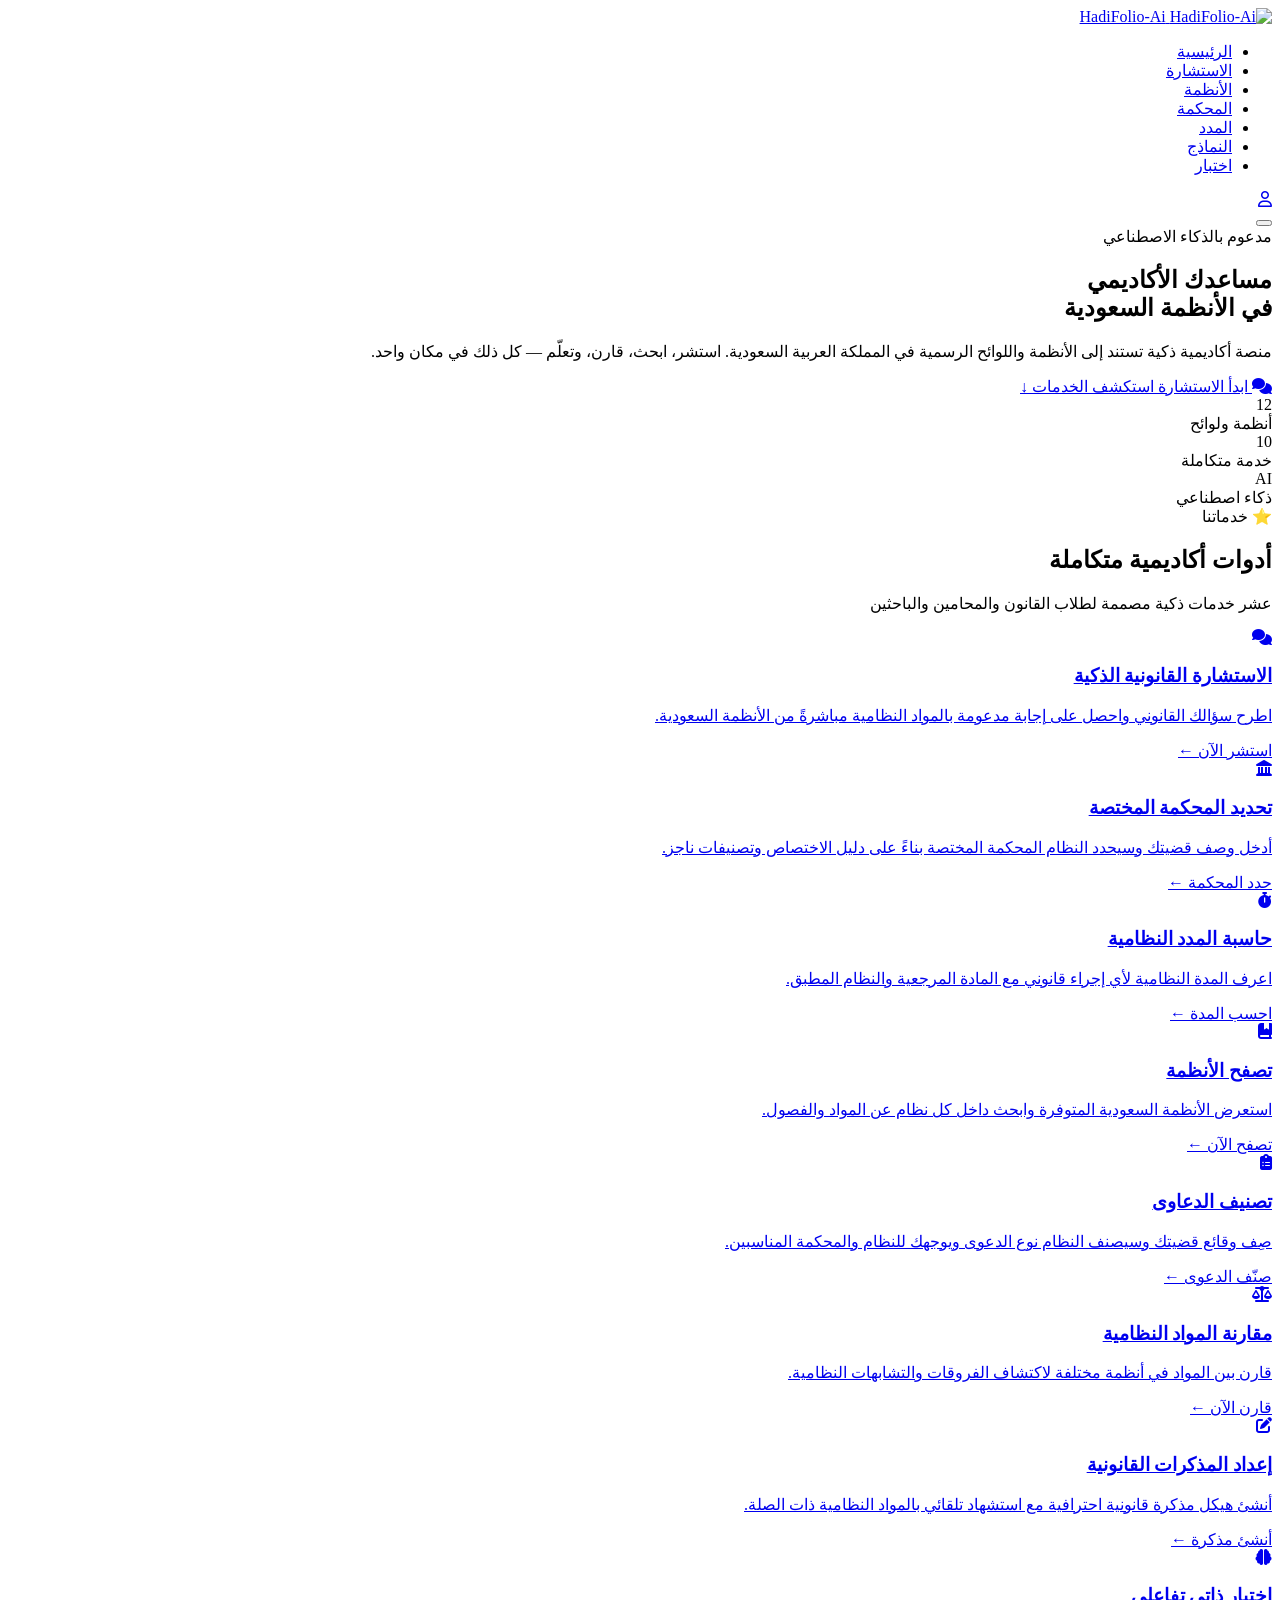
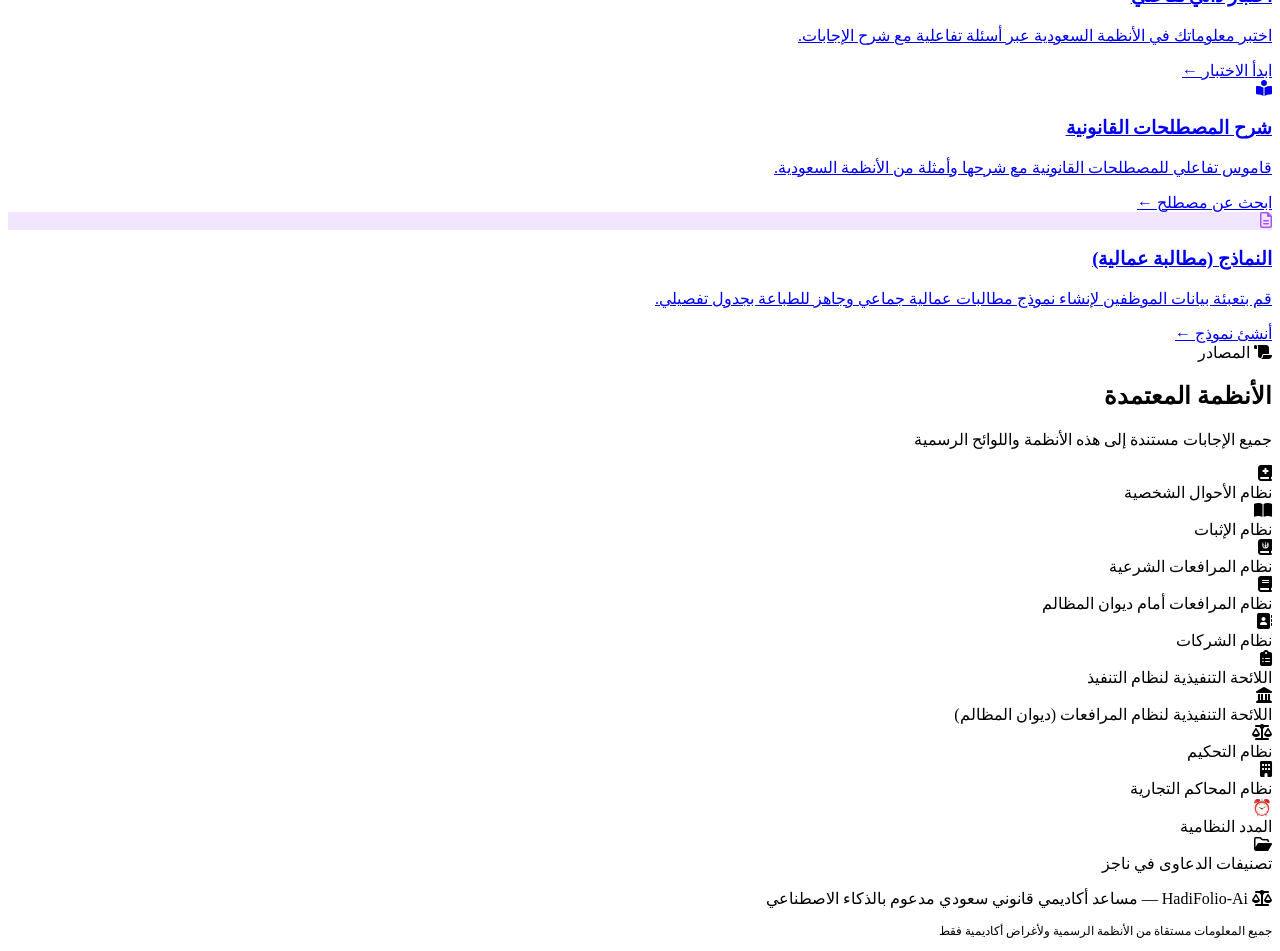
==== index.html @ bdab01aa "Add files via upload" ====
<!DOCTYPE html>
<html lang="ar" dir="rtl">
<head>
  <meta charset="UTF-8">
  <meta name="viewport" content="width=device-width, initial-scale=1.0">
  <title>HadiFolio-Ai — مساعدك الأكاديمي القانوني السعودي</title>
  <meta name="description" content="مساعد أكاديمي قانوني ذكي يستند إلى الأنظمة السعودية. استشارات قانونية، تحديد المحاكم، حاسبة المدد، تصنيف الدعاوى، وأكثر.">
  <link rel="stylesheet" href="css/style.css">
  <link rel="icon" href="images/logo.svg" type="image/svg+xml">
  <link rel="apple-touch-icon" href="images/logo.svg">
  <link rel="stylesheet" href="https://cdnjs.cloudflare.com/ajax/libs/font-awesome/6.4.0/css/all.min.css">
</head>
<body>
  <!-- Background Pattern -->
  <div class="bg-pattern"></div>

  <!-- Navigation -->
  <nav class="navbar" id="navbar">
    <div class="nav-inner">
      <a href="index.html" class="nav-logo">
        <img src="images/logo.svg" alt="HadiFolio-Ai" class="logo-img">
        <span>HadiFolio-Ai</span>
      </a>
      <ul class="nav-links" id="navLinks">
        <li><a href="index.html" class="active">الرئيسية</a></li>
        <li><a href="chat.html">الاستشارة</a></li>
        <li><a href="browse.html">الأنظمة</a></li>
        <li><a href="court-finder.html">المحكمة</a></li>
        <li><a href="deadlines.html">المدد</a></li>
        <li><a href="forms.html">النماذج</a></li>
        <li><a href="quiz.html">اختبار</a></li>
      </ul>

      <div class="nav-actions">
        <a href="login.html" class="nav-login-btn" title="تسجيل الدخول">
          <i class="fa-regular fa-user"></i>
        </a>
      </div>
      <button class="nav-toggle" id="navToggle" aria-label="فتح القائمة">
        <span></span><span></span><span></span>
      </button>
    </div>
  </nav>

  <!-- Hero Section -->
  <section class="hero">
    <div class="hero-content">
      <div class="hero-badge">
        <span class="badge-dot"></span>
        مدعوم بالذكاء الاصطناعي
      </div>
      <h1>
        مساعدك الأكاديمي<br>
        <span class="text-gold">في الأنظمة السعودية</span>
      </h1>
      <p class="hero-description">
        منصة أكاديمية ذكية تستند إلى الأنظمة واللوائح الرسمية في المملكة العربية السعودية.
        استشر، ابحث، قارن، وتعلّم — كل ذلك في مكان واحد.
      </p>
      <div class="hero-buttons">
        <a href="chat.html" class="btn btn-primary btn-lg">
          <i class="fa-solid fa-comments"></i> ابدأ الاستشارة
        </a>
        <a href="#services" class="btn btn-secondary btn-lg">
          استكشف الخدمات ↓
        </a>
      </div>
      <div class="hero-stats">
        <div class="hero-stat">
          <div class="stat-number">12</div>
          <div class="stat-label">أنظمة ولوائح</div>
        </div>
        <div class="hero-stat">
          <div class="stat-number">10</div>
          <div class="stat-label">خدمة متكاملة</div>
        </div>
        <div class="hero-stat">
          <div class="stat-number">AI</div>
          <div class="stat-label">ذكاء اصطناعي</div>
        </div>
      </div>
    </div>
  </section>

  <!-- Services Section -->
  <section class="section" id="services">
    <div class="container">
      <div class="section-header animate-on-scroll">
        <div class="section-label">⭐ خدماتنا</div>
        <h2 class="section-title">أدوات أكاديمية متكاملة</h2>
        <p class="section-subtitle">عشر خدمات ذكية مصممة لطلاب القانون والمحامين والباحثين</p>
      </div>

      <div class="services-grid">
        <!-- 1. الاستشارة الذكية -->
        <a href="chat.html" class="service-card animate-on-scroll" data-accent="gold">
          <div class="service-icon gold"><i class="fa-solid fa-comments"></i></div>
          <h3>الاستشارة القانونية الذكية</h3>
          <p>اطرح سؤالك القانوني واحصل على إجابة مدعومة بالمواد النظامية مباشرةً من الأنظمة السعودية.</p>
          <div class="card-arrow">استشر الآن ←</div>
        </a>

        <!-- 2. تحديد المحكمة -->
        <a href="court-finder.html" class="service-card animate-on-scroll" data-accent="blue">
          <div class="service-icon blue"><i class="fa-solid fa-landmark"></i></div>
          <h3>تحديد المحكمة المختصة</h3>
          <p>أدخل وصف قضيتك وسيحدد النظام المحكمة المختصة بناءً على دليل الاختصاص وتصنيفات ناجز.</p>
          <div class="card-arrow">حدد المحكمة ←</div>
        </a>

        <!-- 3. حاسبة المدد -->
        <a href="deadlines.html" class="service-card animate-on-scroll" data-accent="emerald">
          <div class="service-icon emerald"><i class="fa-solid fa-stopwatch"></i></div>
          <h3>حاسبة المدد النظامية</h3>
          <p>اعرف المدة النظامية لأي إجراء قانوني مع المادة المرجعية والنظام المطبق.</p>
          <div class="card-arrow">احسب المدة ←</div>
        </a>

        <!-- 4. تصفح الأنظمة -->
        <a href="browse.html" class="service-card animate-on-scroll" data-accent="violet">
          <div class="service-icon violet"><i class="fa-solid fa-book-bookmark"></i></div>
          <h3>تصفح الأنظمة</h3>
          <p>استعرض الأنظمة السعودية المتوفرة وابحث داخل كل نظام عن المواد والفصول.</p>
          <div class="card-arrow">تصفح الآن ←</div>
        </a>

        <!-- 5. تصنيف الدعاوى -->
        <a href="classify.html" class="service-card animate-on-scroll" data-accent="rose">
          <div class="service-icon rose"><i class="fa-solid fa-clipboard-list"></i></div>
          <h3>تصنيف الدعاوى</h3>
          <p>صِف وقائع قضيتك وسيصنف النظام نوع الدعوى ويوجهك للنظام والمحكمة المناسبين.</p>
          <div class="card-arrow">صنّف الدعوى ←</div>
        </a>

        <!-- 6. مقارنة المواد -->
        <a href="compare.html" class="service-card animate-on-scroll" data-accent="amber">
          <div class="service-icon amber"><i class="fa-solid fa-scale-balanced"></i></div>
          <h3>مقارنة المواد النظامية</h3>
          <p>قارن بين المواد في أنظمة مختلفة لاكتشاف الفروقات والتشابهات النظامية.</p>
          <div class="card-arrow">قارن الآن ←</div>
        </a>

        <!-- 7. إعداد المذكرات -->
        <a href="memo.html" class="service-card animate-on-scroll" data-accent="cyan">
          <div class="service-icon cyan"><i class="fa-solid fa-pen-to-square"></i></div>
          <h3>إعداد المذكرات القانونية</h3>
          <p>أنشئ هيكل مذكرة قانونية احترافية مع استشهاد تلقائي بالمواد النظامية ذات الصلة.</p>
          <div class="card-arrow">أنشئ مذكرة ←</div>
        </a>

        <!-- 8. اختبار ذاتي -->
        <a href="quiz.html" class="service-card animate-on-scroll" data-accent="teal">
          <div class="service-icon teal"><i class="fa-solid fa-brain"></i></div>
          <h3>اختبار ذاتي تفاعلي</h3>
          <p>اختبر معلوماتك في الأنظمة السعودية عبر أسئلة تفاعلية مع شرح الإجابات.</p>
          <div class="card-arrow">ابدأ الاختبار ←</div>
        </a>

        <!-- 9. شرح المصطلحات -->
        <a href="glossary.html" class="service-card animate-on-scroll" data-accent="slate">
          <div class="service-icon slate"><i class="fa-solid fa-book-open-reader"></i></div>
          <h3>شرح المصطلحات القانونية</h3>
          <p>قاموس تفاعلي للمصطلحات القانونية مع شرحها وأمثلة من الأنظمة السعودية.</p>
          <div class="card-arrow">ابحث عن مصطلح ←</div>
        </a>

        <!-- 10. نماذج الدعاوى -->
        <a href="forms.html" class="service-card animate-on-scroll" data-accent="purple">
          <div class="service-icon purple" style="background: rgba(168, 85, 247, 0.15); color: #a855f7;"><i class="fa-regular fa-file-lines"></i></div>
          <h3>النماذج (مطالبة عمالية)</h3>
          <p>قم بتعبئة بيانات الموظفين لإنشاء نموذج مطالبات عمالية جماعي وجاهز للطباعة بجدول تفصيلي.</p>
          <div class="card-arrow">أنشئ نموذج ←</div>
        </a>
      </div>
    </div>
  </section>

  <!-- Laws Section -->
  <section class="section" style="padding-top: 0;">
    <div class="container">
      <div class="section-header animate-on-scroll">
        <div class="section-label"><i class="fa-solid fa-scroll"></i> المصادر</div>
        <h2 class="section-title">الأنظمة المعتمدة</h2>
        <p class="section-subtitle">جميع الإجابات مستندة إلى هذه الأنظمة واللوائح الرسمية</p>
      </div>

      <div class="laws-grid">
        <div class="law-item animate-on-scroll">
          <div class="law-icon"><i class="fa-solid fa-book-medical"></i></div>
          <div class="law-name">نظام الأحوال الشخصية</div>
        </div>
        <div class="law-item animate-on-scroll">
          <div class="law-icon"><i class="fa-solid fa-book-open"></i></div>
          <div class="law-name">نظام الإثبات</div>
        </div>
        <div class="law-item animate-on-scroll">
          <div class="law-icon"><i class="fa-solid fa-journal-whills"></i></div>
          <div class="law-name">نظام المرافعات الشرعية</div>
        </div>
        <div class="law-item animate-on-scroll">
          <div class="law-icon"><i class="fa-solid fa-book"></i></div>
          <div class="law-name">نظام المرافعات أمام ديوان المظالم</div>
        </div>
        <div class="law-item animate-on-scroll">
          <div class="law-icon"><i class="fa-solid fa-address-book"></i></div>
          <div class="law-name">نظام الشركات</div>
        </div>
        <div class="law-item animate-on-scroll">
          <div class="law-icon"><i class="fa-solid fa-clipboard-list"></i></div>
          <div class="law-name">اللائحة التنفيذية لنظام التنفيذ</div>
        </div>
        <div class="law-item animate-on-scroll">
          <div class="law-icon"><i class="fa-solid fa-landmark"></i></div>
          <div class="law-name">اللائحة التنفيذية لنظام المرافعات (ديوان المظالم)</div>
        </div>
        <div class="law-item animate-on-scroll">
          <div class="law-icon"><i class="fa-solid fa-scale-balanced"></i></div>
          <div class="law-name">نظام التحكيم</div>
        </div>
        <div class="law-item animate-on-scroll">
          <div class="law-icon"><i class="fa-solid fa-building"></i></div>
          <div class="law-name">نظام المحاكم التجارية</div>
        </div>
        <div class="law-item animate-on-scroll">
          <div class="law-icon">⏰</div>
          <div class="law-name">المدد النظامية</div>
        </div>
        <div class="law-item animate-on-scroll">
          <div class="law-icon"><i class="fa-regular fa-folder-open"></i></div>
          <div class="law-name">تصنيفات الدعاوى في ناجز</div>
        </div>
      </div>
    </div>
  </section>

  <!-- Footer -->
  <footer class="footer">
    <div class="container">
      <p>
        <span class="footer-brand"><i class="fa-solid fa-scale-balanced"></i> HadiFolio-Ai</span> — مساعد أكاديمي قانوني سعودي مدعوم بالذكاء الاصطناعي
      </p>
      <p style="margin-top: var(--space-2); font-size: 0.75rem;">
        جميع المعلومات مستقاة من الأنظمة الرسمية ولأغراض أكاديمية فقط
      </p>
    </div>
  </footer>

  <script src="js/app.js"></script>
</body>
</html>
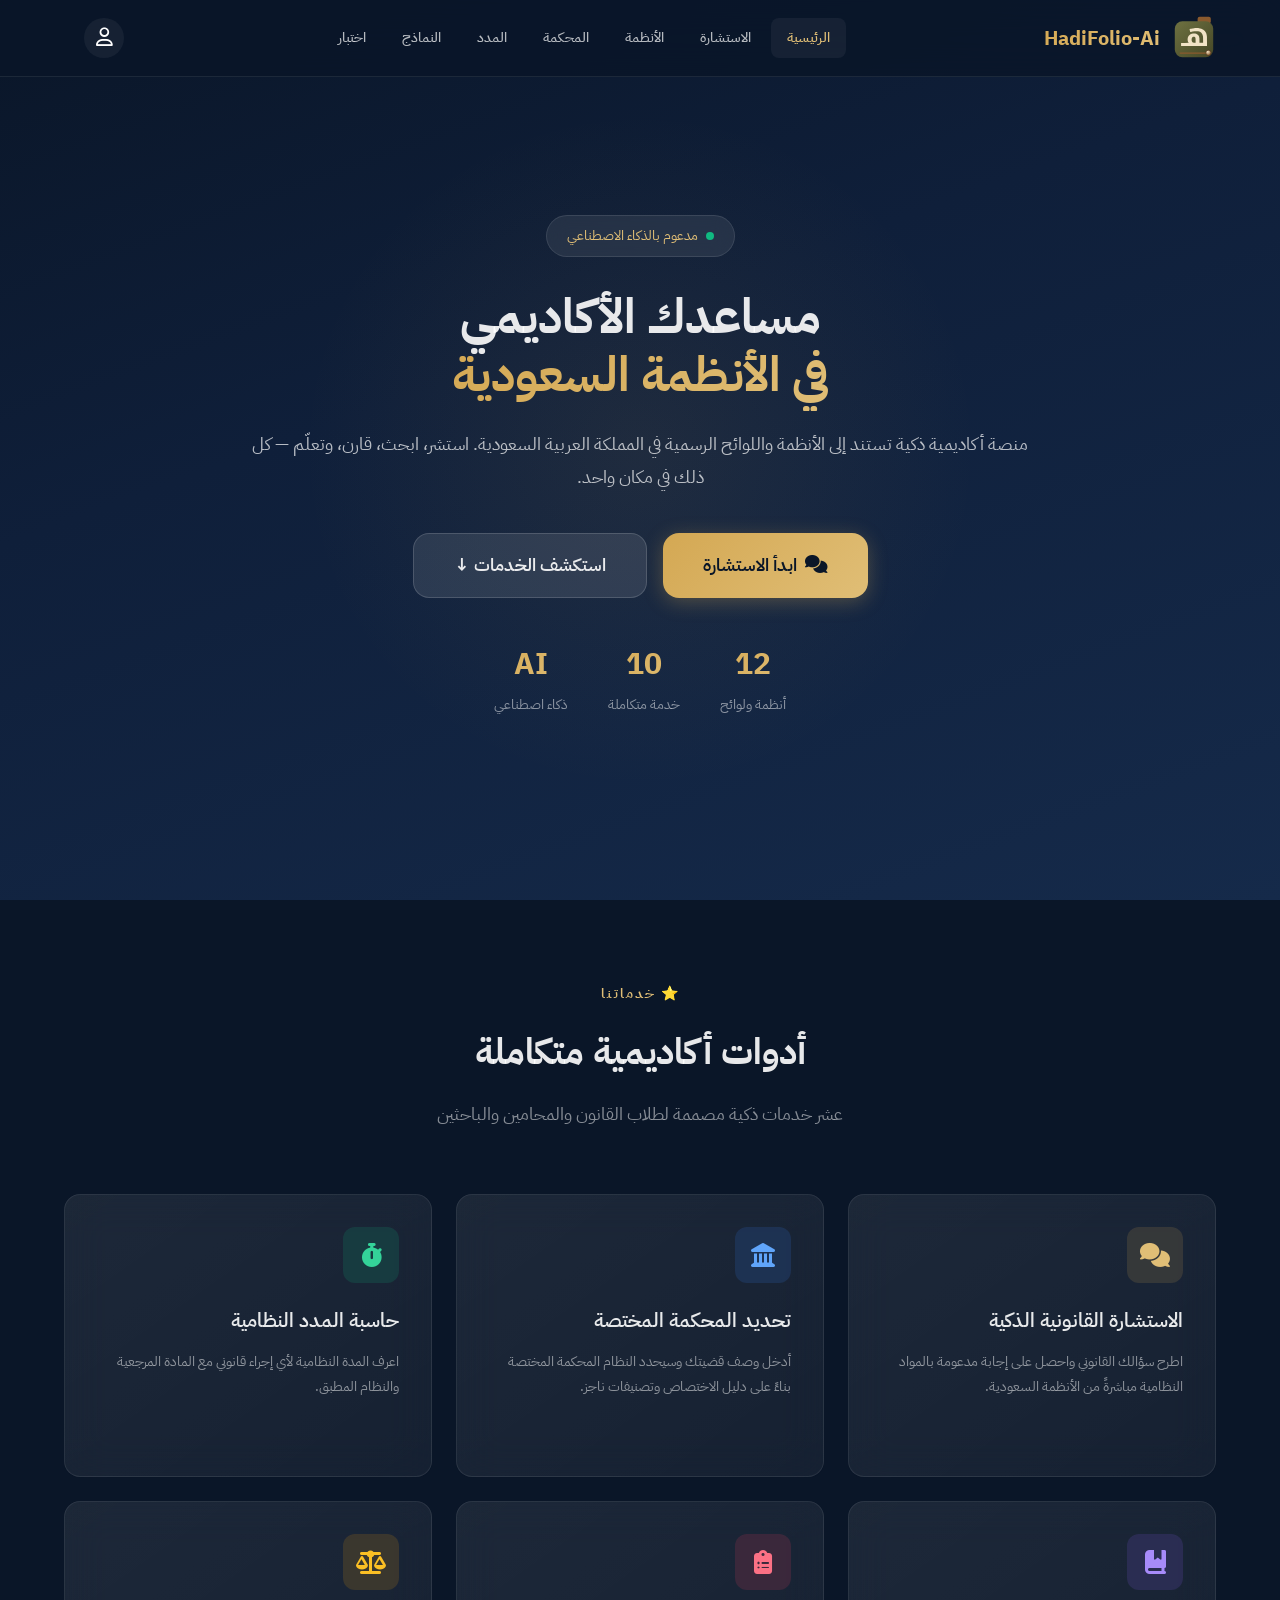
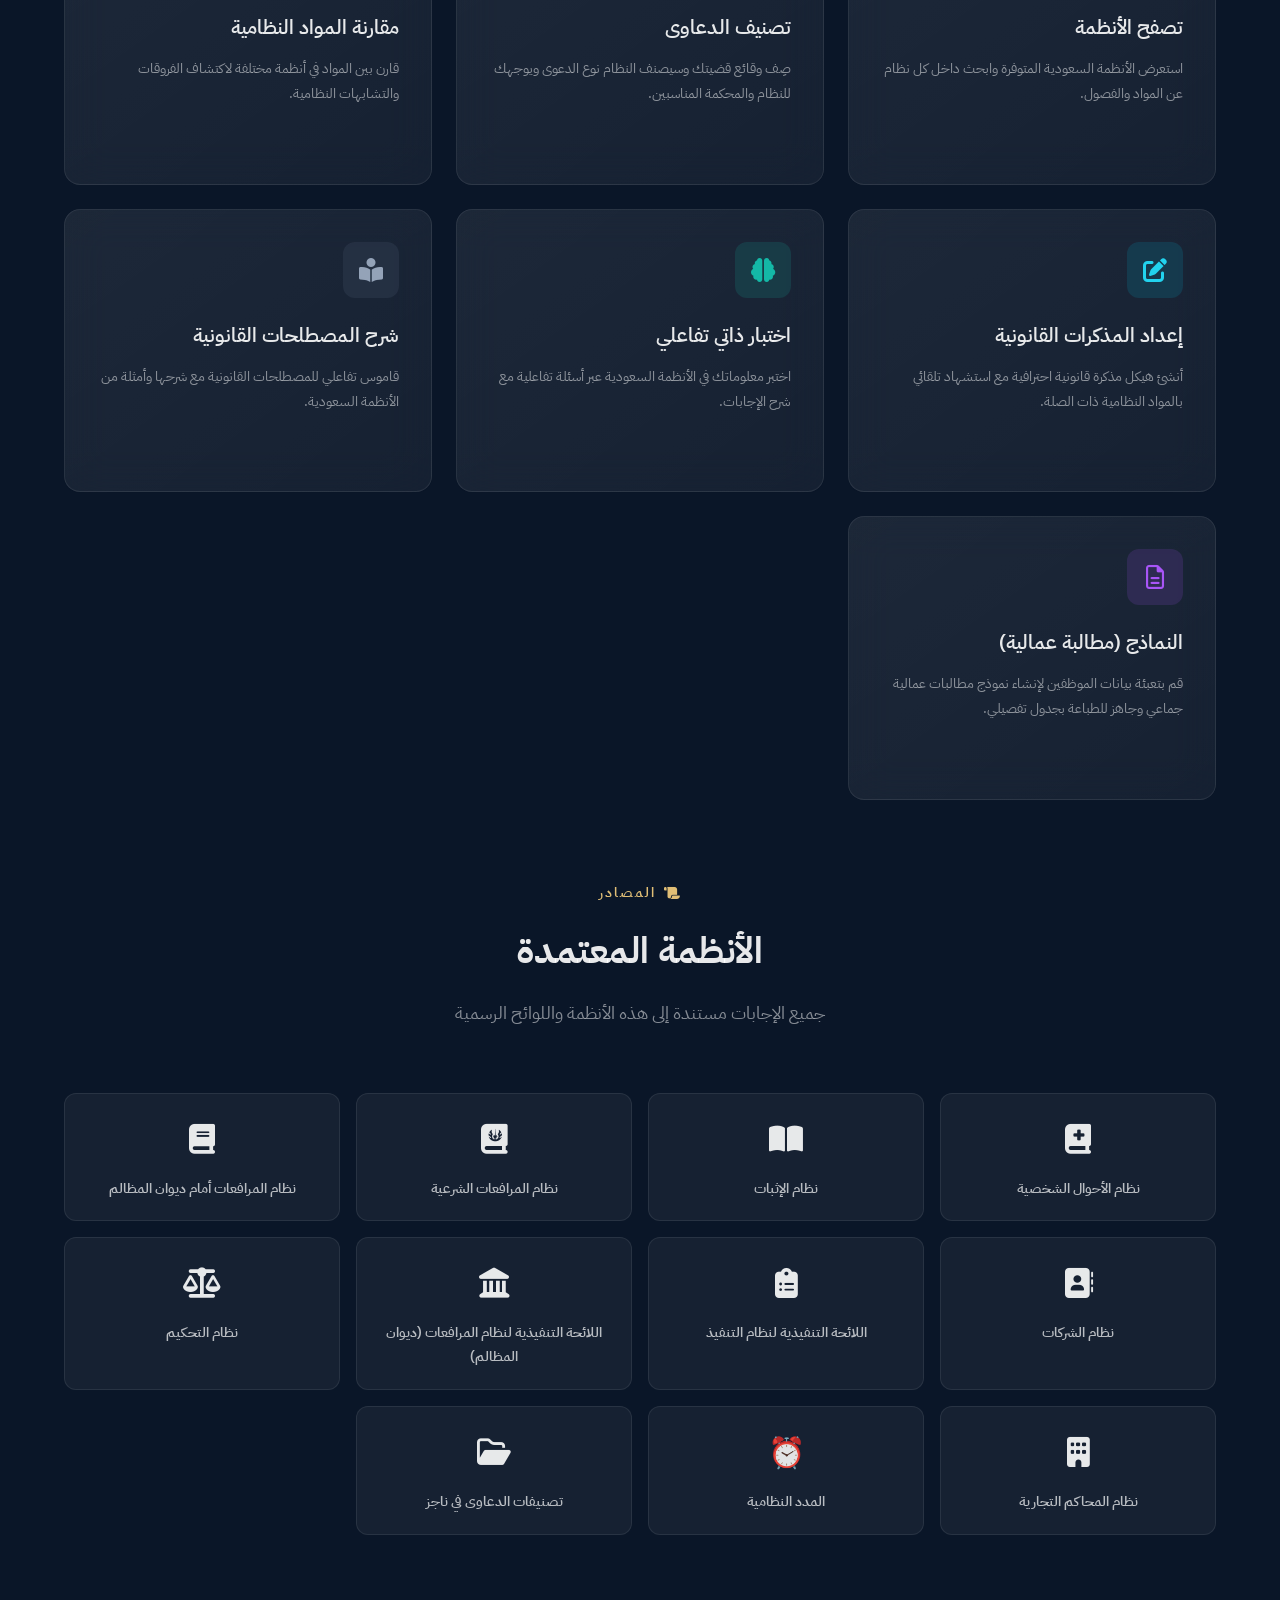
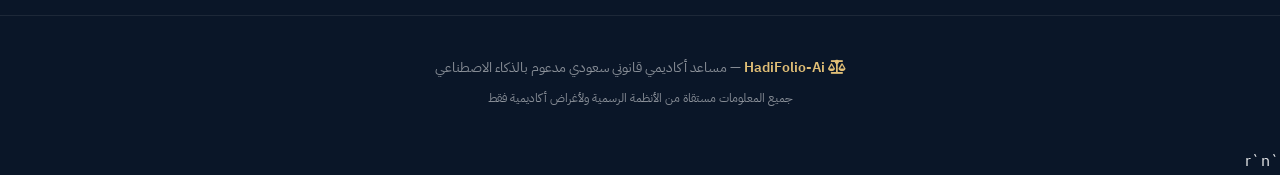
==== commit 55060f75: "Add files via upload" ====
--- a/index.html
+++ b/index.html
@@ -7,8 +7,15 @@
   <meta name="description" content="مساعد أكاديمي قانوني ذكي يستند إلى الأنظمة السعودية. استشارات قانونية، تحديد المحاكم، حاسبة المدد، تصنيف الدعاوى، وأكثر.">
   <link rel="stylesheet" href="css/style.css">
   <link rel="icon" href="images/logo.svg" type="image/svg+xml">
-  <link rel="apple-touch-icon" href="images/logo.svg">
+  
   <link rel="stylesheet" href="https://cdnjs.cloudflare.com/ajax/libs/font-awesome/6.4.0/css/all.min.css">
+
+  <meta name="apple-mobile-web-app-capable" content="yes">
+  <meta name="apple-mobile-web-app-status-bar-style" content="black-translucent">
+  <meta name="apple-mobile-web-app-title" content="HadiFolio-Ai">
+  <link rel="apple-touch-icon" href="images/apple-touch-icon.png">
+  <link rel="manifest" href="manifest.json">
+  <meta name="theme-color" content="#0f172a">
 </head>
 <body>
   <!-- Background Pattern -->
@@ -245,6 +252,7 @@
     </div>
   </footer>
 
-  <script src="js/app.js"></script>
+  <script src="js/app.js"></script>`r`n  <script type="module" src="js/firebase-init.js"></script>
 </body>
 </html>
+
--- a/css/style.css
+++ b/css/style.css
@@ -0,0 +1,1394 @@
+/* ============================================
+   المرجع النظامي — Design System
+   Premium Saudi Legal Academic Assistant
+   ============================================ */
+
+@import url('https://fonts.googleapis.com/css2?family=IBM+Plex+Sans+Arabic:wght@300;400;500;600;700&display=swap');
+
+/* ── CSS Variables ── */
+:root {
+  /* Colors */
+  --navy-900: #0a1628;
+  --navy-800: #0f1f3a;
+  --navy-700: #152a4a;
+  --navy-600: #1a3a5c;
+  --navy-500: #1e4d7b;
+  --gold-500: #d4a853;
+  --gold-400: #e0be76;
+  --gold-300: #ecda9a;
+  --gold-600: #b8922e;
+  --blue-500: #3b82f6;
+  --blue-400: #60a5fa;
+  --emerald-500: #10b981;
+  --emerald-400: #34d399;
+  --rose-500: #f43f5e;
+  --rose-400: #fb7185;
+  --violet-500: #8b5cf6;
+  --violet-400: #a78bfa;
+  --amber-500: #f59e0b;
+  --amber-400: #fbbf24;
+  --cyan-500: #06b6d4;
+  --cyan-400: #22d3ee;
+  --teal-500: #14b8a6;
+  --slate-100: #f1f5f9;
+  --slate-200: #e2e8f0;
+  --slate-300: #cbd5e1;
+  --slate-400: #94a3b8;
+  --slate-500: #64748b;
+  --slate-600: #475569;
+  --white: #ffffff;
+  --white-05: rgba(255,255,255,0.05);
+  --white-08: rgba(255,255,255,0.08);
+  --white-10: rgba(255,255,255,0.10);
+  --white-15: rgba(255,255,255,0.15);
+  --white-20: rgba(255,255,255,0.20);
+  --white-50: rgba(255,255,255,0.50);
+  --white-70: rgba(255,255,255,0.70);
+  --white-90: rgba(255,255,255,0.90);
+
+  /* Gradients */
+  --gradient-gold: linear-gradient(135deg, var(--gold-500), var(--gold-400));
+  --gradient-navy: linear-gradient(135deg, var(--navy-900), var(--navy-700));
+  --gradient-hero: linear-gradient(160deg, var(--navy-900) 0%, var(--navy-800) 40%, var(--navy-700) 100%);
+  --gradient-card: linear-gradient(145deg, var(--white-08), var(--white-05));
+  --gradient-glass: linear-gradient(135deg, var(--white-10), var(--white-05));
+
+  /* Typography */
+  --font-family: 'IBM Plex Sans Arabic', sans-serif;
+  --fs-xs: 0.75rem;
+  --fs-sm: 0.875rem;
+  --fs-base: 1rem;
+  --fs-lg: 1.125rem;
+  --fs-xl: 1.25rem;
+  --fs-2xl: 1.5rem;
+  --fs-3xl: 1.875rem;
+  --fs-4xl: 2.25rem;
+  --fs-5xl: 3rem;
+  --fs-6xl: 3.75rem;
+
+  /* Spacing */
+  --space-1: 0.25rem;
+  --space-2: 0.5rem;
+  --space-3: 0.75rem;
+  --space-4: 1rem;
+  --space-5: 1.25rem;
+  --space-6: 1.5rem;
+  --space-8: 2rem;
+  --space-10: 2.5rem;
+  --space-12: 3rem;
+  --space-16: 4rem;
+  --space-20: 5rem;
+  --space-24: 6rem;
+
+  /* Borders & Radius */
+  --radius-sm: 0.375rem;
+  --radius-md: 0.5rem;
+  --radius-lg: 0.75rem;
+  --radius-xl: 1rem;
+  --radius-2xl: 1.5rem;
+  --radius-full: 9999px;
+
+  /* Shadows */
+  --shadow-sm: 0 1px 2px rgba(0,0,0,0.3);
+  --shadow-md: 0 4px 12px rgba(0,0,0,0.3);
+  --shadow-lg: 0 8px 30px rgba(0,0,0,0.4);
+  --shadow-xl: 0 16px 50px rgba(0,0,0,0.5);
+  --shadow-gold: 0 4px 20px rgba(212,168,83,0.3);
+  --shadow-glow: 0 0 30px rgba(212,168,83,0.15);
+
+  /* Transitions */
+  --transition-fast: 150ms ease;
+  --transition-base: 250ms ease;
+  --transition-slow: 400ms ease;
+  --transition-spring: 500ms cubic-bezier(0.34, 1.56, 0.64, 1);
+}
+
+/* ── Reset & Base ── */
+*,
+*::before,
+*::after {
+  margin: 0;
+  padding: 0;
+  box-sizing: border-box;
+}
+
+html {
+  scroll-behavior: smooth;
+  font-size: 16px;
+}
+
+body {
+  font-family: var(--font-family);
+  background: var(--navy-900);
+  color: var(--white-90);
+  direction: rtl;
+  text-align: right;
+  line-height: 1.7;
+  min-height: 100vh;
+  overflow-x: hidden;
+  -webkit-font-smoothing: antialiased;
+}
+
+a {
+  color: var(--gold-400);
+  text-decoration: none;
+  transition: color var(--transition-base);
+}
+a:hover { color: var(--gold-300); }
+
+img { max-width: 100%; display: block; }
+
+/* ── Background Decoration ── */
+.bg-pattern {
+  position: fixed;
+  inset: 0;
+  z-index: 0;
+  pointer-events: none;
+  overflow: hidden;
+}
+
+.bg-pattern::before {
+  content: '';
+  position: absolute;
+  width: 600px;
+  height: 600px;
+  border-radius: 50%;
+  background: radial-gradient(circle, rgba(212,168,83,0.06) 0%, transparent 70%);
+  top: -200px;
+  left: -200px;
+  animation: float-orb 20s ease-in-out infinite;
+}
+
+.bg-pattern::after {
+  content: '';
+  position: absolute;
+  width: 500px;
+  height: 500px;
+  border-radius: 50%;
+  background: radial-gradient(circle, rgba(59,130,246,0.05) 0%, transparent 70%);
+  bottom: -150px;
+  right: -150px;
+  animation: float-orb 25s ease-in-out infinite reverse;
+}
+
+@keyframes float-orb {
+  0%, 100% { transform: translate(0, 0) scale(1); }
+  33% { transform: translate(40px, -30px) scale(1.05); }
+  66% { transform: translate(-20px, 20px) scale(0.95); }
+}
+
+/* ── Container ── */
+.container {
+  width: 100%;
+  max-width: 1200px;
+  margin: 0 auto;
+  padding: 0 var(--space-6);
+  position: relative;
+  z-index: 1;
+}
+
+.container-wide {
+  max-width: 1400px;
+}
+
+/* ── Navigation ── */
+.navbar {
+  position: fixed;
+  top: 0;
+  right: 0;
+  left: 0;
+  z-index: 1000;
+  padding: var(--space-4) 0;
+  background: rgba(10, 22, 40, 0.85);
+  backdrop-filter: blur(20px);
+  -webkit-backdrop-filter: blur(20px);
+  border-bottom: 1px solid var(--white-08);
+  transition: all var(--transition-base);
+}
+
+.navbar.scrolled {
+  padding: var(--space-3) 0;
+  background: rgba(10, 22, 40, 0.95);
+  box-shadow: var(--shadow-lg);
+}
+
+.nav-inner {
+  display: flex;
+  align-items: center;
+  justify-content: space-between;
+  max-width: 1200px;
+  margin: 0 auto;
+  padding: 0 var(--space-6);
+}
+
+.nav-logo {
+  display: flex;
+  align-items: center;
+  gap: var(--space-3);
+  font-size: var(--fs-xl);
+  font-weight: 700;
+  color: var(--white);
+}
+
+.nav-logo .logo-img {
+  width: 44px;
+  height: 44px;
+  display: block;
+  object-fit: contain;
+}
+
+.nav-logo span {
+  background: var(--gradient-gold);
+  -webkit-background-clip: text;
+  -webkit-text-fill-color: transparent;
+  background-clip: text;
+}
+
+.nav-links {
+  display: flex;
+  align-items: center;
+  gap: var(--space-1);
+  list-style: none;
+}
+
+.nav-links a {
+  display: inline-flex;
+  align-items: center;
+  gap: var(--space-2);
+  padding: var(--space-2) var(--space-4);
+  color: var(--white-70);
+  font-size: var(--fs-sm);
+  font-weight: 500;
+  border-radius: var(--radius-md);
+  transition: all var(--transition-base);
+}
+
+.nav-links a:hover,
+.nav-links a.active {
+  color: var(--gold-400);
+  background: var(--white-05);
+}
+
+.nav-toggle {
+  display: none;
+  flex-direction: column;
+  gap: 5px;
+  background: none;
+  border: none;
+  cursor: pointer;
+  padding: var(--space-2);
+}
+
+.nav-toggle span {
+  display: block;
+  width: 24px;
+  height: 2px;
+  background: var(--white-70);
+  border-radius: 2px;
+  transition: all var(--transition-base);
+}
+
+/* ── Hero Section ── */
+.hero {
+  min-height: 100vh;
+  display: flex;
+  align-items: center;
+  justify-content: center;
+  padding: var(--space-24) 0 var(--space-16);
+  background: var(--gradient-hero);
+  position: relative;
+  overflow: hidden;
+}
+
+.hero::before {
+  content: '';
+  position: absolute;
+  top: 50%;
+  left: 50%;
+  transform: translate(-50%, -50%);
+  width: 800px;
+  height: 800px;
+  background: radial-gradient(circle, rgba(212,168,83,0.08) 0%, transparent 60%);
+  pointer-events: none;
+}
+
+.hero-content {
+  text-align: center;
+  max-width: 800px;
+  margin: 0 auto;
+  position: relative;
+  z-index: 1;
+}
+
+.hero-badge {
+  display: inline-flex;
+  align-items: center;
+  gap: var(--space-2);
+  padding: var(--space-2) var(--space-5);
+  background: var(--white-08);
+  border: 1px solid var(--white-10);
+  border-radius: var(--radius-full);
+  font-size: var(--fs-sm);
+  color: var(--gold-400);
+  margin-bottom: var(--space-8);
+  backdrop-filter: blur(10px);
+  animation: fadeInDown 0.8s ease;
+}
+
+.hero-badge .badge-dot {
+  width: 8px;
+  height: 8px;
+  background: var(--emerald-500);
+  border-radius: 50%;
+  animation: pulse-dot 2s ease-in-out infinite;
+}
+
+@keyframes pulse-dot {
+  0%, 100% { opacity: 1; transform: scale(1); }
+  50% { opacity: 0.5; transform: scale(0.8); }
+}
+
+.hero h1 {
+  font-size: var(--fs-5xl);
+  font-weight: 700;
+  line-height: 1.2;
+  margin-bottom: var(--space-6);
+  animation: fadeInUp 0.8s ease 0.2s both;
+}
+
+.hero h1 .text-gold {
+  background: var(--gradient-gold);
+  -webkit-background-clip: text;
+  -webkit-text-fill-color: transparent;
+  background-clip: text;
+}
+
+.hero-description {
+  font-size: var(--fs-lg);
+  color: var(--white-70);
+  line-height: 1.8;
+  margin-bottom: var(--space-10);
+  animation: fadeInUp 0.8s ease 0.4s both;
+}
+
+.hero-stats {
+  display: flex;
+  justify-content: center;
+  gap: var(--space-10);
+  margin-top: var(--space-10);
+  animation: fadeInUp 0.8s ease 0.6s both;
+}
+
+.hero-stat {
+  text-align: center;
+}
+
+.hero-stat .stat-number {
+  font-size: var(--fs-3xl);
+  font-weight: 700;
+  background: var(--gradient-gold);
+  -webkit-background-clip: text;
+  -webkit-text-fill-color: transparent;
+  background-clip: text;
+}
+
+.hero-stat .stat-label {
+  font-size: var(--fs-sm);
+  color: var(--white-50);
+  margin-top: var(--space-1);
+}
+
+/* ── Buttons ── */
+.btn {
+  display: inline-flex;
+  align-items: center;
+  justify-content: center;
+  gap: var(--space-2);
+  padding: var(--space-3) var(--space-8);
+  font-family: var(--font-family);
+  font-size: var(--fs-base);
+  font-weight: 600;
+  border: none;
+  border-radius: var(--radius-lg);
+  cursor: pointer;
+  transition: all var(--transition-base);
+  text-decoration: none;
+  position: relative;
+  overflow: hidden;
+}
+
+.btn-primary {
+  background: var(--gradient-gold);
+  color: var(--navy-900);
+  box-shadow: var(--shadow-gold);
+}
+
+.btn-primary:hover {
+  transform: translateY(-2px);
+  box-shadow: 0 8px 30px rgba(212,168,83,0.4);
+  color: var(--navy-900);
+}
+
+.btn-secondary {
+  background: var(--white-10);
+  color: var(--white-90);
+  border: 1px solid var(--white-15);
+  backdrop-filter: blur(10px);
+}
+
+.btn-secondary:hover {
+  background: var(--white-15);
+  border-color: var(--white-20);
+  transform: translateY(-2px);
+  color: var(--white);
+}
+
+.btn-ghost {
+  background: transparent;
+  color: var(--gold-400);
+  border: 1px solid var(--gold-500);
+}
+
+.btn-ghost:hover {
+  background: rgba(212,168,83,0.1);
+  color: var(--gold-300);
+}
+
+.btn-lg {
+  padding: var(--space-4) var(--space-10);
+  font-size: var(--fs-lg);
+  border-radius: var(--radius-xl);
+}
+
+.hero-buttons {
+  display: flex;
+  gap: var(--space-4);
+  justify-content: center;
+  animation: fadeInUp 0.8s ease 0.5s both;
+}
+
+/* ── Glass Card ── */
+.glass-card {
+  background: var(--gradient-glass);
+  backdrop-filter: blur(20px);
+  -webkit-backdrop-filter: blur(20px);
+  border: 1px solid var(--white-10);
+  border-radius: var(--radius-xl);
+  padding: var(--space-8);
+  transition: all var(--transition-base);
+}
+
+.glass-card:hover {
+  border-color: var(--white-20);
+  transform: translateY(-4px);
+  box-shadow: var(--shadow-lg);
+}
+
+/* ── Services Section ── */
+.section {
+  padding: var(--space-20) 0;
+  position: relative;
+  z-index: 1;
+}
+
+.section-header {
+  text-align: center;
+  margin-bottom: var(--space-16);
+}
+
+.section-label {
+  display: inline-flex;
+  align-items: center;
+  gap: var(--space-2);
+  font-size: var(--fs-sm);
+  font-weight: 600;
+  color: var(--gold-400);
+  text-transform: uppercase;
+  letter-spacing: 2px;
+  margin-bottom: var(--space-4);
+}
+
+.section-title {
+  font-size: var(--fs-4xl);
+  font-weight: 700;
+  margin-bottom: var(--space-4);
+}
+
+.section-subtitle {
+  font-size: var(--fs-lg);
+  color: var(--white-50);
+  max-width: 600px;
+  margin: 0 auto;
+}
+
+/* ── Service Cards Grid ── */
+.services-grid {
+  display: grid;
+  grid-template-columns: repeat(3, 1fr);
+  gap: var(--space-6);
+}
+
+.service-card {
+  background: var(--gradient-card);
+  backdrop-filter: blur(20px);
+  -webkit-backdrop-filter: blur(20px);
+  border: 1px solid var(--white-08);
+  border-radius: var(--radius-xl);
+  padding: var(--space-8);
+  transition: all var(--transition-slow);
+  cursor: pointer;
+  position: relative;
+  overflow: hidden;
+  text-decoration: none;
+  color: inherit;
+  display: block;
+}
+
+.service-card::before {
+  content: '';
+  position: absolute;
+  top: 0;
+  right: 0;
+  width: 100%;
+  height: 3px;
+  background: var(--card-accent, var(--gradient-gold));
+  opacity: 0;
+  transition: opacity var(--transition-base);
+}
+
+.service-card:hover {
+  border-color: var(--white-15);
+  transform: translateY(-6px);
+  box-shadow: var(--shadow-xl);
+}
+
+.service-card:hover::before {
+  opacity: 1;
+}
+
+.service-card:hover .service-icon {
+  transform: scale(1.1);
+}
+
+.service-icon {
+  width: 56px;
+  height: 56px;
+  border-radius: var(--radius-lg);
+  display: flex;
+  align-items: center;
+  justify-content: center;
+  font-size: var(--fs-2xl);
+  margin-bottom: var(--space-5);
+  transition: transform var(--transition-spring);
+}
+
+.service-icon.gold { background: rgba(212,168,83,0.15); color: var(--gold-400); }
+.service-icon.blue { background: rgba(59,130,246,0.15); color: var(--blue-400); }
+.service-icon.emerald { background: rgba(16,185,129,0.15); color: var(--emerald-400); }
+.service-icon.violet { background: rgba(139,92,246,0.15); color: var(--violet-400); }
+.service-icon.rose { background: rgba(244,63,94,0.15); color: var(--rose-400); }
+.service-icon.amber { background: rgba(245,158,11,0.15); color: var(--amber-400); }
+.service-icon.cyan { background: rgba(6,182,212,0.15); color: var(--cyan-400); }
+.service-icon.teal { background: rgba(20,184,166,0.15); color: var(--teal-500); }
+.service-icon.slate { background: rgba(100,116,139,0.15); color: var(--slate-400); }
+
+.service-card h3 {
+  font-size: var(--fs-xl);
+  font-weight: 600;
+  margin-bottom: var(--space-3);
+}
+
+.service-card p {
+  font-size: var(--fs-sm);
+  color: var(--white-50);
+  line-height: 1.8;
+}
+
+.service-card .card-arrow {
+  display: inline-flex;
+  align-items: center;
+  gap: var(--space-2);
+  margin-top: var(--space-5);
+  font-size: var(--fs-sm);
+  font-weight: 600;
+  color: var(--gold-400);
+  opacity: 0;
+  transform: translateX(10px);
+  transition: all var(--transition-base);
+}
+
+.service-card:hover .card-arrow {
+  opacity: 1;
+  transform: translateX(0);
+}
+
+/* Color accents for cards */
+.service-card[data-accent="gold"] { --card-accent: linear-gradient(90deg, var(--gold-500), var(--gold-400)); }
+.service-card[data-accent="blue"] { --card-accent: linear-gradient(90deg, var(--blue-500), var(--blue-400)); }
+.service-card[data-accent="emerald"] { --card-accent: linear-gradient(90deg, var(--emerald-500), var(--emerald-400)); }
+.service-card[data-accent="violet"] { --card-accent: linear-gradient(90deg, var(--violet-500), var(--violet-400)); }
+.service-card[data-accent="rose"] { --card-accent: linear-gradient(90deg, var(--rose-500), var(--rose-400)); }
+.service-card[data-accent="amber"] { --card-accent: linear-gradient(90deg, var(--amber-500), var(--amber-400)); }
+.service-card[data-accent="cyan"] { --card-accent: linear-gradient(90deg, var(--cyan-500), var(--cyan-400)); }
+.service-card[data-accent="teal"] { --card-accent: linear-gradient(90deg, var(--teal-500), #5eead4); }
+.service-card[data-accent="slate"] { --card-accent: linear-gradient(90deg, var(--slate-500), var(--slate-400)); }
+
+/* ── Laws Showcase ── */
+.laws-grid {
+  display: grid;
+  grid-template-columns: repeat(4, 1fr);
+  gap: var(--space-4);
+}
+
+.law-item {
+  background: var(--white-05);
+  border: 1px solid var(--white-08);
+  border-radius: var(--radius-lg);
+  padding: var(--space-5);
+  text-align: center;
+  transition: all var(--transition-base);
+}
+
+.law-item:hover {
+  background: var(--white-10);
+  border-color: var(--gold-500);
+  transform: translateY(-2px);
+}
+
+.law-item .law-icon {
+  font-size: var(--fs-3xl);
+  margin-bottom: var(--space-3);
+}
+
+.law-item .law-name {
+  font-size: var(--fs-sm);
+  font-weight: 600;
+  color: var(--white-70);
+}
+
+/* ── Footer ── */
+.footer {
+  border-top: 1px solid var(--white-08);
+  padding: var(--space-10) 0;
+  text-align: center;
+  position: relative;
+  z-index: 1;
+}
+
+.footer p {
+  color: var(--white-50);
+  font-size: var(--fs-sm);
+}
+
+.footer .footer-brand {
+  color: var(--gold-400);
+  font-weight: 600;
+}
+
+/* ── Page Header (for sub-pages) ── */
+.page-header {
+  padding: calc(80px + var(--space-12)) 0 var(--space-12);
+  background: var(--gradient-hero);
+  text-align: center;
+  position: relative;
+  border-bottom: 1px solid var(--white-08);
+}
+
+.page-header h1 {
+  font-size: var(--fs-4xl);
+  font-weight: 700;
+  margin-bottom: var(--space-3);
+}
+
+.page-header p {
+  color: var(--white-50);
+  font-size: var(--fs-lg);
+}
+
+.page-header .page-icon {
+  font-size: 3rem;
+  margin-bottom: var(--space-4);
+}
+
+/* ── Chat Interface ── */
+.chat-container {
+  max-width: 900px;
+  margin: 0 auto;
+  padding: var(--space-8) var(--space-6);
+}
+
+.chat-messages {
+  min-height: 400px;
+  max-height: 60vh;
+  overflow-y: auto;
+  padding: var(--space-4);
+  display: flex;
+  flex-direction: column;
+  gap: var(--space-4);
+  scrollbar-width: thin;
+  scrollbar-color: var(--white-15) transparent;
+}
+
+.chat-messages::-webkit-scrollbar {
+  width: 6px;
+}
+
+.chat-messages::-webkit-scrollbar-track {
+  background: transparent;
+}
+
+.chat-messages::-webkit-scrollbar-thumb {
+  background: var(--white-15);
+  border-radius: 3px;
+}
+
+.chat-bubble {
+  max-width: 85%;
+  padding: var(--space-4) var(--space-6);
+  border-radius: var(--radius-xl);
+  line-height: 1.8;
+  font-size: var(--fs-base);
+  animation: fadeInUp 0.3s ease;
+}
+
+.chat-bubble.user {
+  align-self: flex-end;
+  background: var(--gradient-gold);
+  color: var(--navy-900);
+  border-bottom-left: 4px;
+}
+
+.chat-bubble.bot {
+  align-self: flex-start;
+  background: var(--white-08);
+  border: 1px solid var(--white-10);
+  color: var(--white-90);
+}
+
+.chat-bubble .source-tag {
+  display: inline-flex;
+  align-items: center;
+  gap: var(--space-1);
+  padding: var(--space-1) var(--space-3);
+  background: var(--white-08);
+  border-radius: var(--radius-full);
+  font-size: var(--fs-xs);
+  color: var(--gold-400);
+  margin-top: var(--space-3);
+  border: 1px solid var(--white-10);
+}
+
+.chat-input-container {
+  display: flex;
+  gap: var(--space-3);
+  padding: var(--space-4);
+  background: var(--white-05);
+  border: 1px solid var(--white-10);
+  border-radius: var(--radius-xl);
+  margin-top: var(--space-4);
+}
+
+.chat-input {
+  flex: 1;
+  background: transparent;
+  border: none;
+  outline: none;
+  color: var(--white-90);
+  font-family: var(--font-family);
+  font-size: var(--fs-base);
+  direction: rtl;
+  padding: var(--space-2);
+}
+
+.chat-input::placeholder {
+  color: var(--white-50);
+}
+
+.chat-send-btn {
+  width: 44px;
+  height: 44px;
+  border-radius: var(--radius-lg);
+  background: var(--gradient-gold);
+  border: none;
+  color: var(--navy-900);
+  font-size: var(--fs-lg);
+  cursor: pointer;
+  display: flex;
+  align-items: center;
+  justify-content: center;
+  transition: all var(--transition-base);
+  flex-shrink: 0;
+}
+
+.chat-send-btn:hover {
+  transform: scale(1.05);
+  box-shadow: var(--shadow-gold);
+}
+
+.chat-send-btn:disabled {
+  opacity: 0.5;
+  cursor: not-allowed;
+  transform: none;
+}
+
+/* ── Form Elements ── */
+.form-group {
+  margin-bottom: var(--space-6);
+}
+
+.form-label {
+  display: block;
+  font-size: var(--fs-sm);
+  font-weight: 600;
+  color: var(--white-70);
+  margin-bottom: var(--space-2);
+}
+
+.form-input,
+.form-select,
+.form-textarea {
+  width: 100%;
+  padding: var(--space-3) var(--space-4);
+  background: var(--white-05);
+  border: 1px solid var(--white-10);
+  border-radius: var(--radius-lg);
+  color: var(--white-90);
+  font-family: var(--font-family);
+  font-size: var(--fs-base);
+  direction: rtl;
+  transition: all var(--transition-base);
+}
+
+.form-input:focus,
+.form-select:focus,
+.form-textarea:focus {
+  outline: none;
+  border-color: var(--gold-500);
+  box-shadow: 0 0 0 3px rgba(212,168,83,0.15);
+}
+
+.form-select {
+  appearance: none;
+  cursor: pointer;
+  background-image: url("data:image/svg+xml,%3Csvg xmlns='http://www.w3.org/2000/svg' width='12' height='12' fill='%2394a3b8' viewBox='0 0 16 16'%3E%3Cpath d='M8 11L3 6h10z'/%3E%3C/svg%3E");
+  background-repeat: no-repeat;
+  background-position: 16px center;
+}
+
+.form-select option {
+  background: var(--navy-800);
+  color: var(--white-90);
+}
+
+.form-textarea {
+  min-height: 120px;
+  resize: vertical;
+}
+
+/* ── Result Cards ── */
+.result-card {
+  background: var(--white-05);
+  border: 1px solid var(--white-10);
+  border-radius: var(--radius-xl);
+  padding: var(--space-6);
+  margin-bottom: var(--space-4);
+  animation: fadeInUp 0.4s ease;
+}
+
+.result-card .result-header {
+  display: flex;
+  align-items: center;
+  gap: var(--space-3);
+  margin-bottom: var(--space-4);
+  padding-bottom: var(--space-3);
+  border-bottom: 1px solid var(--white-08);
+}
+
+.result-card .result-icon {
+  width: 40px;
+  height: 40px;
+  border-radius: var(--radius-md);
+  display: flex;
+  align-items: center;
+  justify-content: center;
+  font-size: var(--fs-lg);
+  flex-shrink: 0;
+}
+
+.result-card .result-title {
+  font-size: var(--fs-lg);
+  font-weight: 600;
+}
+
+.result-card .result-source {
+  font-size: var(--fs-xs);
+  color: var(--gold-400);
+}
+
+.result-card .result-text {
+  font-size: var(--fs-base);
+  color: var(--white-70);
+  line-height: 1.9;
+}
+
+.result-card .result-text strong,
+.result-card .result-text b {
+  color: var(--gold-400);
+}
+
+/* ── Quiz Styles ── */
+.quiz-option {
+  display: block;
+  width: 100%;
+  padding: var(--space-4) var(--space-5);
+  background: var(--white-05);
+  border: 2px solid var(--white-10);
+  border-radius: var(--radius-lg);
+  color: var(--white-90);
+  font-family: var(--font-family);
+  font-size: var(--fs-base);
+  text-align: right;
+  cursor: pointer;
+  transition: all var(--transition-base);
+  margin-bottom: var(--space-3);
+}
+
+.quiz-option:hover {
+  border-color: var(--white-20);
+  background: var(--white-08);
+}
+
+.quiz-option.correct {
+  border-color: var(--emerald-500);
+  background: rgba(16,185,129,0.1);
+}
+
+.quiz-option.wrong {
+  border-color: var(--rose-500);
+  background: rgba(244,63,94,0.1);
+}
+
+.quiz-option.selected {
+  border-color: var(--gold-500);
+  background: rgba(212,168,83,0.1);
+}
+
+.quiz-progress {
+  display: flex;
+  gap: var(--space-2);
+  margin-bottom: var(--space-6);
+}
+
+.quiz-progress .dot {
+  width: 10px;
+  height: 10px;
+  border-radius: 50%;
+  background: var(--white-15);
+  transition: all var(--transition-base);
+}
+
+.quiz-progress .dot.active { background: var(--gold-500); }
+.quiz-progress .dot.correct { background: var(--emerald-500); }
+.quiz-progress .dot.wrong { background: var(--rose-500); }
+
+/* ── Score Card ── */
+.score-card {
+  text-align: center;
+  padding: var(--space-10);
+}
+
+.score-card .score-circle {
+  width: 120px;
+  height: 120px;
+  border-radius: 50%;
+  border: 4px solid var(--gold-500);
+  display: flex;
+  align-items: center;
+  justify-content: center;
+  margin: 0 auto var(--space-6);
+  font-size: var(--fs-4xl);
+  font-weight: 700;
+  background: rgba(212,168,83,0.1);
+  color: var(--gold-400);
+}
+
+/* ── Tags ── */
+.tag {
+  display: inline-flex;
+  align-items: center;
+  gap: var(--space-1);
+  padding: var(--space-1) var(--space-3);
+  border-radius: var(--radius-full);
+  font-size: var(--fs-xs);
+  font-weight: 600;
+}
+
+.tag-gold { background: rgba(212,168,83,0.15); color: var(--gold-400); }
+.tag-blue { background: rgba(59,130,246,0.15); color: var(--blue-400); }
+.tag-emerald { background: rgba(16,185,129,0.15); color: var(--emerald-400); }
+.tag-rose { background: rgba(244,63,94,0.15); color: var(--rose-400); }
+
+/* ── Loading ── */
+.loading-spinner {
+  display: inline-block;
+  width: 20px;
+  height: 20px;
+  border: 2px solid var(--white-15);
+  border-top-color: var(--gold-500);
+  border-radius: 50%;
+  animation: spin 0.8s linear infinite;
+}
+
+.loading-dots {
+  display: inline-flex;
+  gap: 4px;
+}
+
+.loading-dots span {
+  width: 8px;
+  height: 8px;
+  border-radius: 50%;
+  background: var(--gold-400);
+  animation: bounce-dot 1.4s ease-in-out infinite;
+}
+
+.loading-dots span:nth-child(2) { animation-delay: 0.2s; }
+.loading-dots span:nth-child(3) { animation-delay: 0.4s; }
+
+@keyframes bounce-dot {
+  0%, 80%, 100% { opacity: 0.3; transform: scale(0.8); }
+  40% { opacity: 1; transform: scale(1); }
+}
+
+@keyframes spin {
+  to { transform: rotate(360deg); }
+}
+
+/* ── Typing Animation ── */
+.typing-indicator {
+  display: flex;
+  gap: 4px;
+  padding: var(--space-4) var(--space-6);
+  background: var(--white-08);
+  border: 1px solid var(--white-10);
+  border-radius: var(--radius-xl);
+  width: fit-content;
+}
+
+.typing-indicator span {
+  width: 8px;
+  height: 8px;
+  background: var(--white-50);
+  border-radius: 50%;
+  animation: typing 1.4s ease-in-out infinite;
+}
+
+.typing-indicator span:nth-child(2) { animation-delay: 0.2s; }
+.typing-indicator span:nth-child(3) { animation-delay: 0.4s; }
+
+@keyframes typing {
+  0%, 60%, 100% { transform: translateY(0); }
+  30% { transform: translateY(-6px); }
+}
+
+/* ── Tabs ── */
+.tabs {
+  display: flex;
+  gap: var(--space-1);
+  padding: var(--space-1);
+  background: var(--white-05);
+  border-radius: var(--radius-lg);
+  margin-bottom: var(--space-6);
+  overflow-x: auto;
+}
+
+.tab-btn {
+  padding: var(--space-3) var(--space-5);
+  background: transparent;
+  border: none;
+  border-radius: var(--radius-md);
+  color: var(--white-50);
+  font-family: var(--font-family);
+  font-size: var(--fs-sm);
+  font-weight: 600;
+  cursor: pointer;
+  transition: all var(--transition-base);
+  white-space: nowrap;
+}
+
+.tab-btn:hover {
+  color: var(--white-70);
+  background: var(--white-05);
+}
+
+.tab-btn.active {
+  color: var(--gold-400);
+  background: var(--white-10);
+}
+
+/* ── Compare Layout ── */
+.compare-panels {
+  display: grid;
+  grid-template-columns: 1fr 1fr;
+  gap: var(--space-6);
+}
+
+.compare-panel {
+  background: var(--white-05);
+  border: 1px solid var(--white-10);
+  border-radius: var(--radius-xl);
+  padding: var(--space-6);
+}
+
+.compare-panel h3 {
+  font-size: var(--fs-lg);
+  margin-bottom: var(--space-4);
+  padding-bottom: var(--space-3);
+  border-bottom: 1px solid var(--white-08);
+}
+
+/* ── Empty State ── */
+.empty-state {
+  text-align: center;
+  padding: var(--space-16) 0;
+  color: var(--white-50);
+}
+
+.empty-state .empty-icon {
+  font-size: 4rem;
+  margin-bottom: var(--space-4);
+  opacity: 0.5;
+}
+
+.empty-state h3 {
+  font-size: var(--fs-xl);
+  margin-bottom: var(--space-3);
+  color: var(--white-70);
+}
+
+/* ── Glossary ── */
+.glossary-grid {
+  display: grid;
+  grid-template-columns: repeat(2, 1fr);
+  gap: var(--space-4);
+}
+
+.glossary-item {
+  background: var(--white-05);
+  border: 1px solid var(--white-10);
+  border-radius: var(--radius-lg);
+  padding: var(--space-5);
+  transition: all var(--transition-base);
+}
+
+.glossary-item:hover {
+  border-color: var(--gold-500);
+  background: var(--white-08);
+}
+
+.glossary-item .term {
+  font-size: var(--fs-lg);
+  font-weight: 700;
+  color: var(--gold-400);
+  margin-bottom: var(--space-2);
+}
+
+.glossary-item .definition {
+  font-size: var(--fs-sm);
+  color: var(--white-70);
+  line-height: 1.8;
+}
+
+/* ── Memo Builder ── */
+.memo-output {
+  background: var(--white-05);
+  border: 1px solid var(--white-10);
+  border-radius: var(--radius-xl);
+  padding: var(--space-8);
+  line-height: 2;
+  white-space: pre-wrap;
+  font-size: var(--fs-base);
+  max-height: 600px;
+  overflow-y: auto;
+}
+
+.memo-output h4 {
+  color: var(--gold-400);
+  margin-bottom: var(--space-3);
+  font-size: var(--fs-lg);
+}
+
+/* ── Animations ── */
+@keyframes fadeInUp {
+  from {
+    opacity: 0;
+    transform: translateY(20px);
+  }
+  to {
+    opacity: 1;
+    transform: translateY(0);
+  }
+}
+
+@keyframes fadeInDown {
+  from {
+    opacity: 0;
+    transform: translateY(-20px);
+  }
+  to {
+    opacity: 1;
+    transform: translateY(0);
+  }
+}
+
+@keyframes fadeIn {
+  from { opacity: 0; }
+  to { opacity: 1; }
+}
+
+@keyframes slideInRight {
+  from {
+    opacity: 0;
+    transform: translateX(30px);
+  }
+  to {
+    opacity: 1;
+    transform: translateX(0);
+  }
+}
+
+.animate-on-scroll {
+  opacity: 0;
+  transform: translateY(30px);
+  transition: all 0.6s ease;
+}
+
+.animate-on-scroll.visible {
+  opacity: 1;
+  transform: translateY(0);
+}
+
+/* ── Responsive ── */
+@media (max-width: 1024px) {
+  .services-grid {
+    grid-template-columns: repeat(2, 1fr);
+  }
+  .laws-grid {
+    grid-template-columns: repeat(2, 1fr);
+  }
+  .compare-panels {
+    grid-template-columns: 1fr;
+  }
+}
+
+@media (max-width: 768px) {
+  :root {
+    --fs-5xl: 2.25rem;
+    --fs-4xl: 1.875rem;
+    --fs-3xl: 1.5rem;
+  }
+
+  .nav-links {
+    display: none;
+    position: absolute;
+    top: 100%;
+    right: 0;
+    left: 0;
+    background: rgba(10, 22, 40, 0.98);
+    flex-direction: column;
+    padding: var(--space-4);
+    border-top: 1px solid var(--white-08);
+    backdrop-filter: blur(20px);
+  }
+
+  .nav-links.open {
+    display: flex;
+  }
+
+  .nav-links a {
+    padding: var(--space-3) var(--space-4);
+    width: 100%;
+  }
+
+  .nav-toggle {
+    display: flex;
+  }
+
+  .services-grid {
+    grid-template-columns: 1fr;
+  }
+
+  .laws-grid {
+    grid-template-columns: repeat(2, 1fr);
+  }
+
+  .hero-stats {
+    flex-direction: column;
+    gap: var(--space-4);
+  }
+
+  .hero-buttons {
+    flex-direction: column;
+    align-items: center;
+  }
+
+  .glossary-grid {
+    grid-template-columns: 1fr;
+  }
+
+  .chat-bubble {
+    max-width: 95%;
+  }
+}
+
+@media (max-width: 480px) {
+  .container {
+    padding: 0 var(--space-4);
+  }
+
+  .laws-grid {
+    grid-template-columns: 1fr;
+  }
+}
+
+/* ── Utility Classes ── */
+.text-center { text-align: center; }
+.text-gold { color: var(--gold-400); }
+.text-muted { color: var(--white-50); }
+.mt-4 { margin-top: var(--space-4); }
+.mt-6 { margin-top: var(--space-6); }
+.mt-8 { margin-top: var(--space-8); }
+.mb-4 { margin-bottom: var(--space-4); }
+.mb-6 { margin-bottom: var(--space-6); }
+.hidden { display: none !important; }
+.flex-center { display: flex; align-items: center; justify-content: center; }
+
+.nav-actions {
+  display: flex;
+  align-items: center;
+  /* Removed margin-right: auto so it sits next to links */
+  margin-left: 20px;
+}
+.nav-login-btn {
+  color: var(--white);
+  font-size: 1.2rem;
+  display: flex;
+  align-items: center;
+  justify-content: center;
+  width: 40px;
+  height: 40px;
+  border-radius: 50%;
+  background: rgba(255, 255, 255, 0.05);
+  transition: all 0.3s ease;
+  text-decoration: none;
+}
+.nav-login-btn:hover {
+  background: rgba(212, 175, 55, 0.2);
+  color: var(--gold-400);
+}
+@media (max-width: 768px) {
+  .nav-actions {
+    margin-right: auto;
+    margin-left: 15px;
+  }
+}
